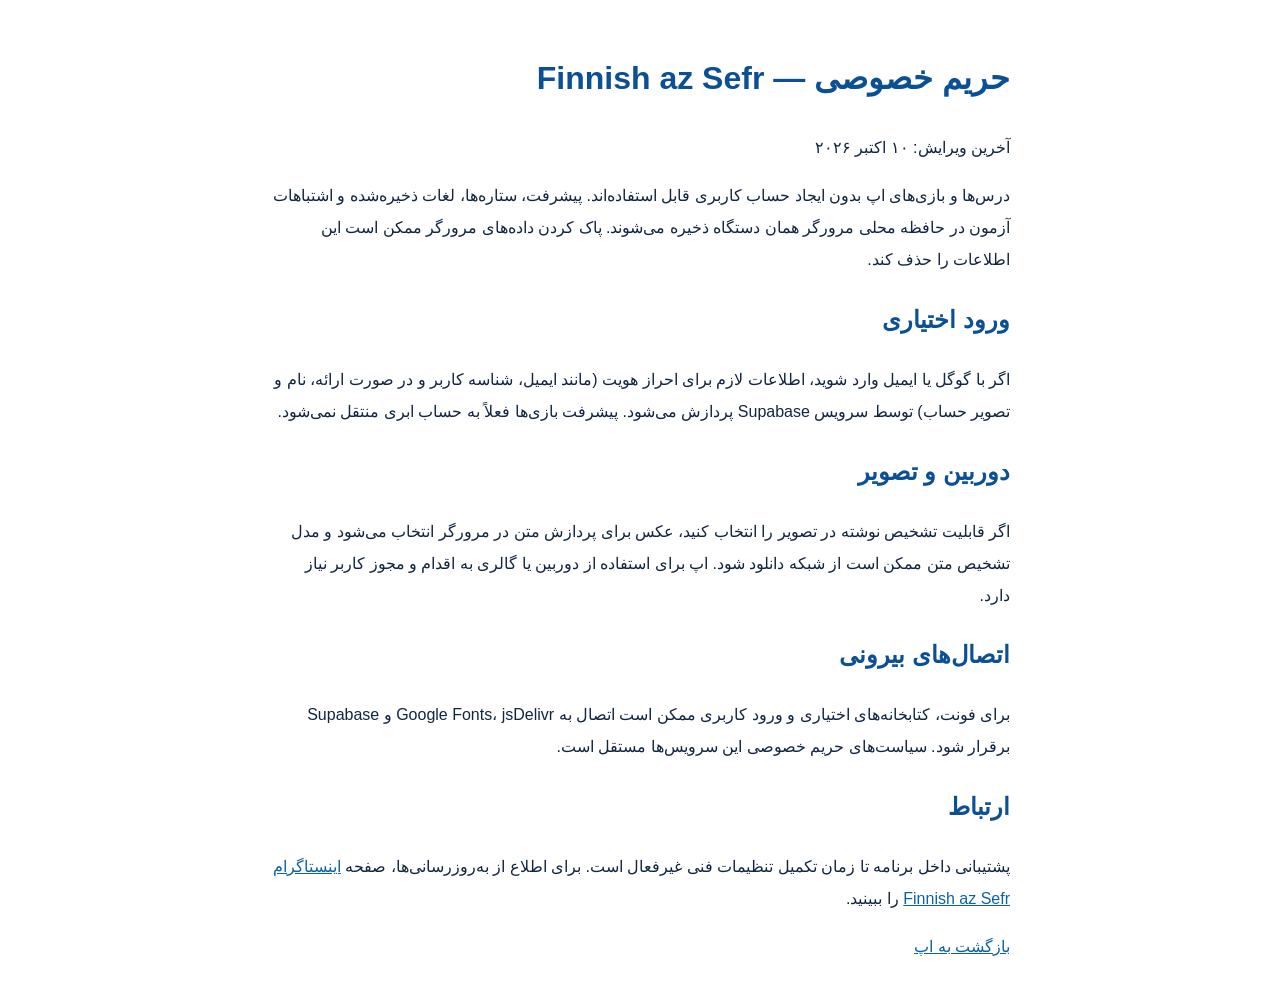
==== privacy.html @ 57a54ba5 "Add files via upload" ====
<!doctype html><html lang="fa" dir="rtl"><head><meta charset="utf-8"><meta name="viewport" content="width=device-width,initial-scale=1"><title>حریم خصوصی | فنلاندی از صفر</title><style>body{font-family:Tahoma,Arial,sans-serif;max-width:740px;margin:auto;padding:25px;line-height:2;color:#122642}h1,h2{color:#0b5095}a{color:#0b61ac}</style></head><body><h1>حریم خصوصی — Finnish az Sefr</h1><p>آخرین ویرایش: ۱۰ اکتبر ۲۰۲۶</p><p>درس‌ها و بازی‌های اپ بدون ایجاد حساب کاربری قابل استفاده‌اند. پیشرفت، ستاره‌ها، لغات ذخیره‌شده و اشتباهات آزمون در حافظه محلی مرورگر همان دستگاه ذخیره می‌شوند. پاک کردن داده‌های مرورگر ممکن است این اطلاعات را حذف کند.</p><h2>ورود اختیاری</h2><p>اگر با گوگل یا ایمیل وارد شوید، اطلاعات لازم برای احراز هویت (مانند ایمیل، شناسه کاربر و در صورت ارائه، نام و تصویر حساب) توسط سرویس Supabase پردازش می‌شود. پیشرفت بازی‌ها فعلاً به حساب ابری منتقل نمی‌شود.</p><h2>دوربین و تصویر</h2><p>اگر قابلیت تشخیص نوشته در تصویر را انتخاب کنید، عکس برای پردازش متن در مرورگر انتخاب می‌شود و مدل تشخیص متن ممکن است از شبکه دانلود شود. اپ برای استفاده از دوربین یا گالری به اقدام و مجوز کاربر نیاز دارد.</p><h2>اتصال‌های بیرونی</h2><p>برای فونت، کتابخانه‌های اختیاری و ورود کاربری ممکن است اتصال به Google Fonts، jsDelivr و Supabase برقرار شود. سیاست‌های حریم خصوصی این سرویس‌ها مستقل است.</p><h2>ارتباط</h2><p>پشتیبانی داخل برنامه تا زمان تکمیل تنظیمات فنی غیرفعال است. برای اطلاع از به‌روزرسانی‌ها، صفحه <a href="https://www.instagram.com/finnish.azsefr/">اینستاگرام Finnish az Sefr</a> را ببینید.</p><p><a href="./">بازگشت به اپ</a></p></body></html>
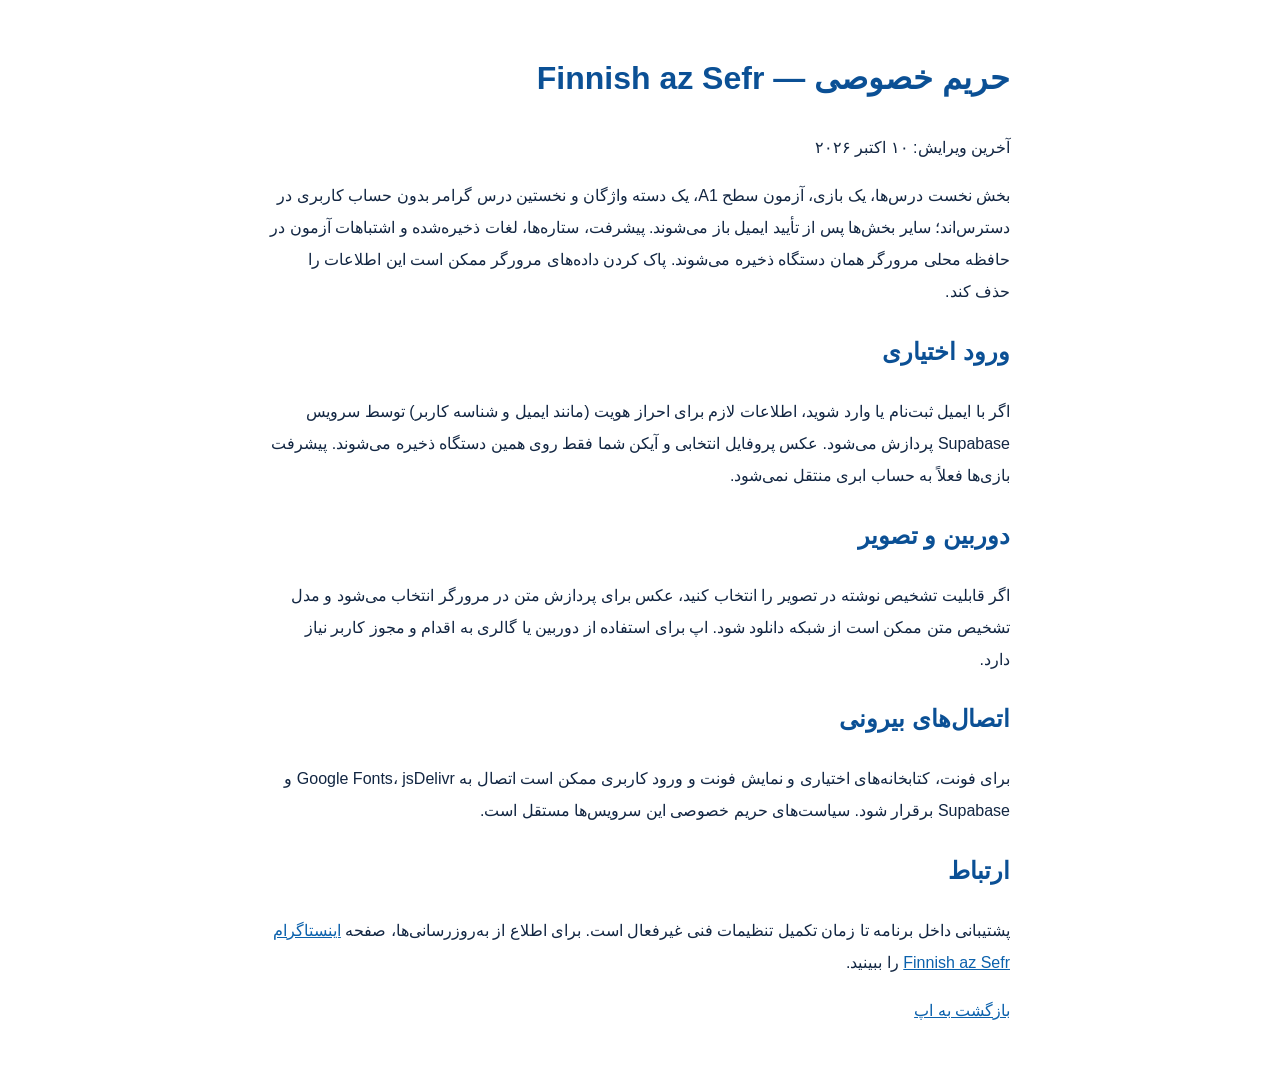
==== commit 4b0bb362: "Add files via upload" ====
--- a/privacy.html
+++ b/privacy.html
@@ -1 +1 @@
-<!doctype html><html lang="fa" dir="rtl"><head><meta charset="utf-8"><meta name="viewport" content="width=device-width,initial-scale=1"><title>حریم خصوصی | فنلاندی از صفر</title><style>body{font-family:Tahoma,Arial,sans-serif;max-width:740px;margin:auto;padding:25px;line-height:2;color:#122642}h1,h2{color:#0b5095}a{color:#0b61ac}</style></head><body><h1>حریم خصوصی — Finnish az Sefr</h1><p>آخرین ویرایش: ۱۰ اکتبر ۲۰۲۶</p><p>درس‌ها و بازی‌های اپ بدون ایجاد حساب کاربری قابل استفاده‌اند. پیشرفت، ستاره‌ها، لغات ذخیره‌شده و اشتباهات آزمون در حافظه محلی مرورگر همان دستگاه ذخیره می‌شوند. پاک کردن داده‌های مرورگر ممکن است این اطلاعات را حذف کند.</p><h2>ورود اختیاری</h2><p>اگر با گوگل یا ایمیل وارد شوید، اطلاعات لازم برای احراز هویت (مانند ایمیل، شناسه کاربر و در صورت ارائه، نام و تصویر حساب) توسط سرویس Supabase پردازش می‌شود. پیشرفت بازی‌ها فعلاً به حساب ابری منتقل نمی‌شود.</p><h2>دوربین و تصویر</h2><p>اگر قابلیت تشخیص نوشته در تصویر را انتخاب کنید، عکس برای پردازش متن در مرورگر انتخاب می‌شود و مدل تشخیص متن ممکن است از شبکه دانلود شود. اپ برای استفاده از دوربین یا گالری به اقدام و مجوز کاربر نیاز دارد.</p><h2>اتصال‌های بیرونی</h2><p>برای فونت، کتابخانه‌های اختیاری و ورود کاربری ممکن است اتصال به Google Fonts، jsDelivr و Supabase برقرار شود. سیاست‌های حریم خصوصی این سرویس‌ها مستقل است.</p><h2>ارتباط</h2><p>پشتیبانی داخل برنامه تا زمان تکمیل تنظیمات فنی غیرفعال است. برای اطلاع از به‌روزرسانی‌ها، صفحه <a href="https://www.instagram.com/finnish.azsefr/">اینستاگرام Finnish az Sefr</a> را ببینید.</p><p><a href="./">بازگشت به اپ</a></p></body></html>+<!doctype html><html lang="fa" dir="rtl"><head><meta charset="utf-8"><meta name="viewport" content="width=device-width,initial-scale=1"><title>حریم خصوصی | فنلاندی از صفر</title><style>body{font-family:Tahoma,Arial,sans-serif;max-width:740px;margin:auto;padding:25px;line-height:2;color:#122642}h1,h2{color:#0b5095}a{color:#0b61ac}</style></head><body><h1>حریم خصوصی — Finnish az Sefr</h1><p>آخرین ویرایش: ۱۰ اکتبر ۲۰۲۶</p><p>بخش نخست درس‌ها، یک بازی، آزمون سطح A1، یک دسته واژگان و نخستین درس گرامر بدون حساب کاربری در دسترس‌اند؛ سایر بخش‌ها پس از تأیید ایمیل باز می‌شوند. پیشرفت، ستاره‌ها، لغات ذخیره‌شده و اشتباهات آزمون در حافظه محلی مرورگر همان دستگاه ذخیره می‌شوند. پاک کردن داده‌های مرورگر ممکن است این اطلاعات را حذف کند.</p><h2>ورود اختیاری</h2><p>اگر با ایمیل ثبت‌نام یا وارد شوید، اطلاعات لازم برای احراز هویت (مانند ایمیل و شناسه کاربر) توسط سرویس Supabase پردازش می‌شود. عکس پروفایل انتخابی و آیکن شما فقط روی همین دستگاه ذخیره می‌شوند. پیشرفت بازی‌ها فعلاً به حساب ابری منتقل نمی‌شود.</p><h2>دوربین و تصویر</h2><p>اگر قابلیت تشخیص نوشته در تصویر را انتخاب کنید، عکس برای پردازش متن در مرورگر انتخاب می‌شود و مدل تشخیص متن ممکن است از شبکه دانلود شود. اپ برای استفاده از دوربین یا گالری به اقدام و مجوز کاربر نیاز دارد.</p><h2>اتصال‌های بیرونی</h2><p>برای فونت، کتابخانه‌های اختیاری و نمایش فونت و ورود کاربری ممکن است اتصال به Google Fonts، jsDelivr و Supabase برقرار شود. سیاست‌های حریم خصوصی این سرویس‌ها مستقل است.</p><h2>ارتباط</h2><p>پشتیبانی داخل برنامه تا زمان تکمیل تنظیمات فنی غیرفعال است. برای اطلاع از به‌روزرسانی‌ها، صفحه <a href="https://www.instagram.com/finnish.azsefr/">اینستاگرام Finnish az Sefr</a> را ببینید.</p><p><a href="./">بازگشت به اپ</a></p></body></html>
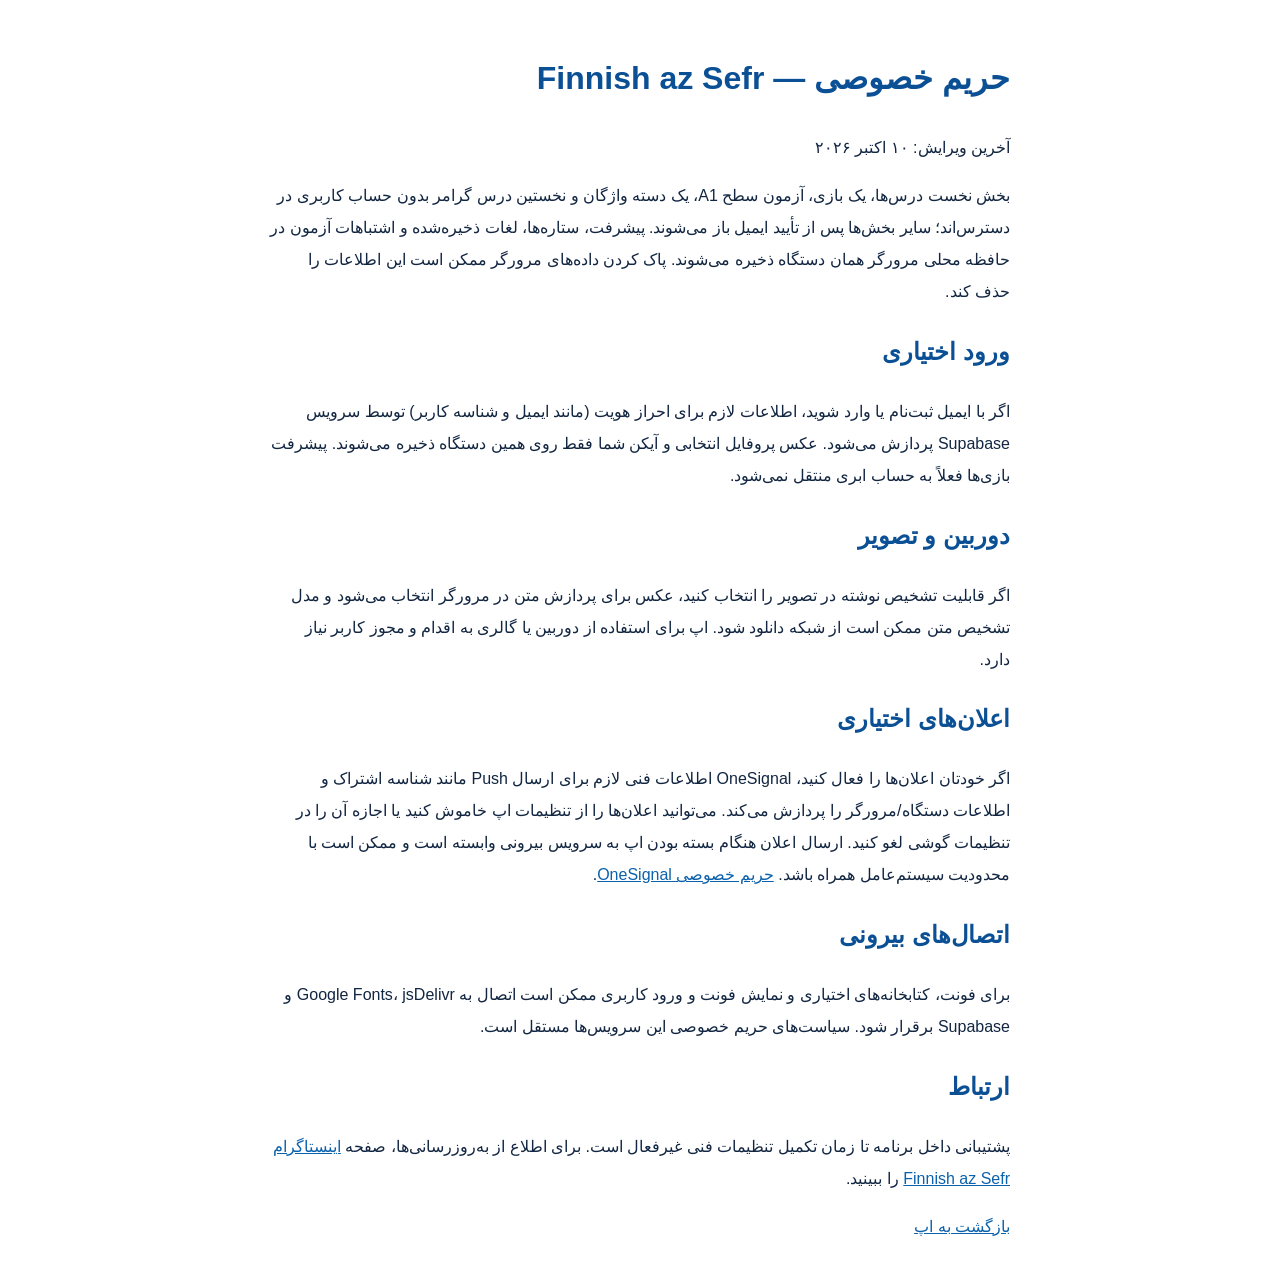
==== commit bae5561a: "Add files via upload" ====
--- a/privacy.html
+++ b/privacy.html
@@ -1 +1 @@
-<!doctype html><html lang="fa" dir="rtl"><head><meta charset="utf-8"><meta name="viewport" content="width=device-width,initial-scale=1"><title>حریم خصوصی | فنلاندی از صفر</title><style>body{font-family:Tahoma,Arial,sans-serif;max-width:740px;margin:auto;padding:25px;line-height:2;color:#122642}h1,h2{color:#0b5095}a{color:#0b61ac}</style></head><body><h1>حریم خصوصی — Finnish az Sefr</h1><p>آخرین ویرایش: ۱۰ اکتبر ۲۰۲۶</p><p>بخش نخست درس‌ها، یک بازی، آزمون سطح A1، یک دسته واژگان و نخستین درس گرامر بدون حساب کاربری در دسترس‌اند؛ سایر بخش‌ها پس از تأیید ایمیل باز می‌شوند. پیشرفت، ستاره‌ها، لغات ذخیره‌شده و اشتباهات آزمون در حافظه محلی مرورگر همان دستگاه ذخیره می‌شوند. پاک کردن داده‌های مرورگر ممکن است این اطلاعات را حذف کند.</p><h2>ورود اختیاری</h2><p>اگر با ایمیل ثبت‌نام یا وارد شوید، اطلاعات لازم برای احراز هویت (مانند ایمیل و شناسه کاربر) توسط سرویس Supabase پردازش می‌شود. عکس پروفایل انتخابی و آیکن شما فقط روی همین دستگاه ذخیره می‌شوند. پیشرفت بازی‌ها فعلاً به حساب ابری منتقل نمی‌شود.</p><h2>دوربین و تصویر</h2><p>اگر قابلیت تشخیص نوشته در تصویر را انتخاب کنید، عکس برای پردازش متن در مرورگر انتخاب می‌شود و مدل تشخیص متن ممکن است از شبکه دانلود شود. اپ برای استفاده از دوربین یا گالری به اقدام و مجوز کاربر نیاز دارد.</p><h2>اتصال‌های بیرونی</h2><p>برای فونت، کتابخانه‌های اختیاری و نمایش فونت و ورود کاربری ممکن است اتصال به Google Fonts، jsDelivr و Supabase برقرار شود. سیاست‌های حریم خصوصی این سرویس‌ها مستقل است.</p><h2>ارتباط</h2><p>پشتیبانی داخل برنامه تا زمان تکمیل تنظیمات فنی غیرفعال است. برای اطلاع از به‌روزرسانی‌ها، صفحه <a href="https://www.instagram.com/finnish.azsefr/">اینستاگرام Finnish az Sefr</a> را ببینید.</p><p><a href="./">بازگشت به اپ</a></p></body></html>+<!doctype html><html lang="fa" dir="rtl"><head><meta charset="utf-8"><meta name="viewport" content="width=device-width,initial-scale=1"><title>حریم خصوصی | فنلاندی از صفر</title><style>body{font-family:Tahoma,Arial,sans-serif;max-width:740px;margin:auto;padding:25px;line-height:2;color:#122642}h1,h2{color:#0b5095}a{color:#0b61ac}</style></head><body><h1>حریم خصوصی — Finnish az Sefr</h1><p>آخرین ویرایش: ۱۰ اکتبر ۲۰۲۶</p><p>بخش نخست درس‌ها، یک بازی، آزمون سطح A1، یک دسته واژگان و نخستین درس گرامر بدون حساب کاربری در دسترس‌اند؛ سایر بخش‌ها پس از تأیید ایمیل باز می‌شوند. پیشرفت، ستاره‌ها، لغات ذخیره‌شده و اشتباهات آزمون در حافظه محلی مرورگر همان دستگاه ذخیره می‌شوند. پاک کردن داده‌های مرورگر ممکن است این اطلاعات را حذف کند.</p><h2>ورود اختیاری</h2><p>اگر با ایمیل ثبت‌نام یا وارد شوید، اطلاعات لازم برای احراز هویت (مانند ایمیل و شناسه کاربر) توسط سرویس Supabase پردازش می‌شود. عکس پروفایل انتخابی و آیکن شما فقط روی همین دستگاه ذخیره می‌شوند. پیشرفت بازی‌ها فعلاً به حساب ابری منتقل نمی‌شود.</p><h2>دوربین و تصویر</h2><p>اگر قابلیت تشخیص نوشته در تصویر را انتخاب کنید، عکس برای پردازش متن در مرورگر انتخاب می‌شود و مدل تشخیص متن ممکن است از شبکه دانلود شود. اپ برای استفاده از دوربین یا گالری به اقدام و مجوز کاربر نیاز دارد.</p><h2>اعلان‌های اختیاری</h2><p>اگر خودتان اعلان‌ها را فعال کنید، OneSignal اطلاعات فنی لازم برای ارسال Push مانند شناسه اشتراک و اطلاعات دستگاه/مرورگر را پردازش می‌کند. می‌توانید اعلان‌ها را از تنظیمات اپ خاموش کنید یا اجازه آن را در تنظیمات گوشی لغو کنید. ارسال اعلان هنگام بسته بودن اپ به سرویس بیرونی وابسته است و ممکن است با محدودیت سیستم‌عامل همراه باشد. <a href="https://onesignal.com/privacy_policy">حریم خصوصی OneSignal</a>.</p><h2>اتصال‌های بیرونی</h2><p>برای فونت، کتابخانه‌های اختیاری و نمایش فونت و ورود کاربری ممکن است اتصال به Google Fonts، jsDelivr و Supabase برقرار شود. سیاست‌های حریم خصوصی این سرویس‌ها مستقل است.</p><h2>ارتباط</h2><p>پشتیبانی داخل برنامه تا زمان تکمیل تنظیمات فنی غیرفعال است. برای اطلاع از به‌روزرسانی‌ها، صفحه <a href="https://www.instagram.com/finnish.azsefr/">اینستاگرام Finnish az Sefr</a> را ببینید.</p><p><a href="./">بازگشت به اپ</a></p></body></html>
